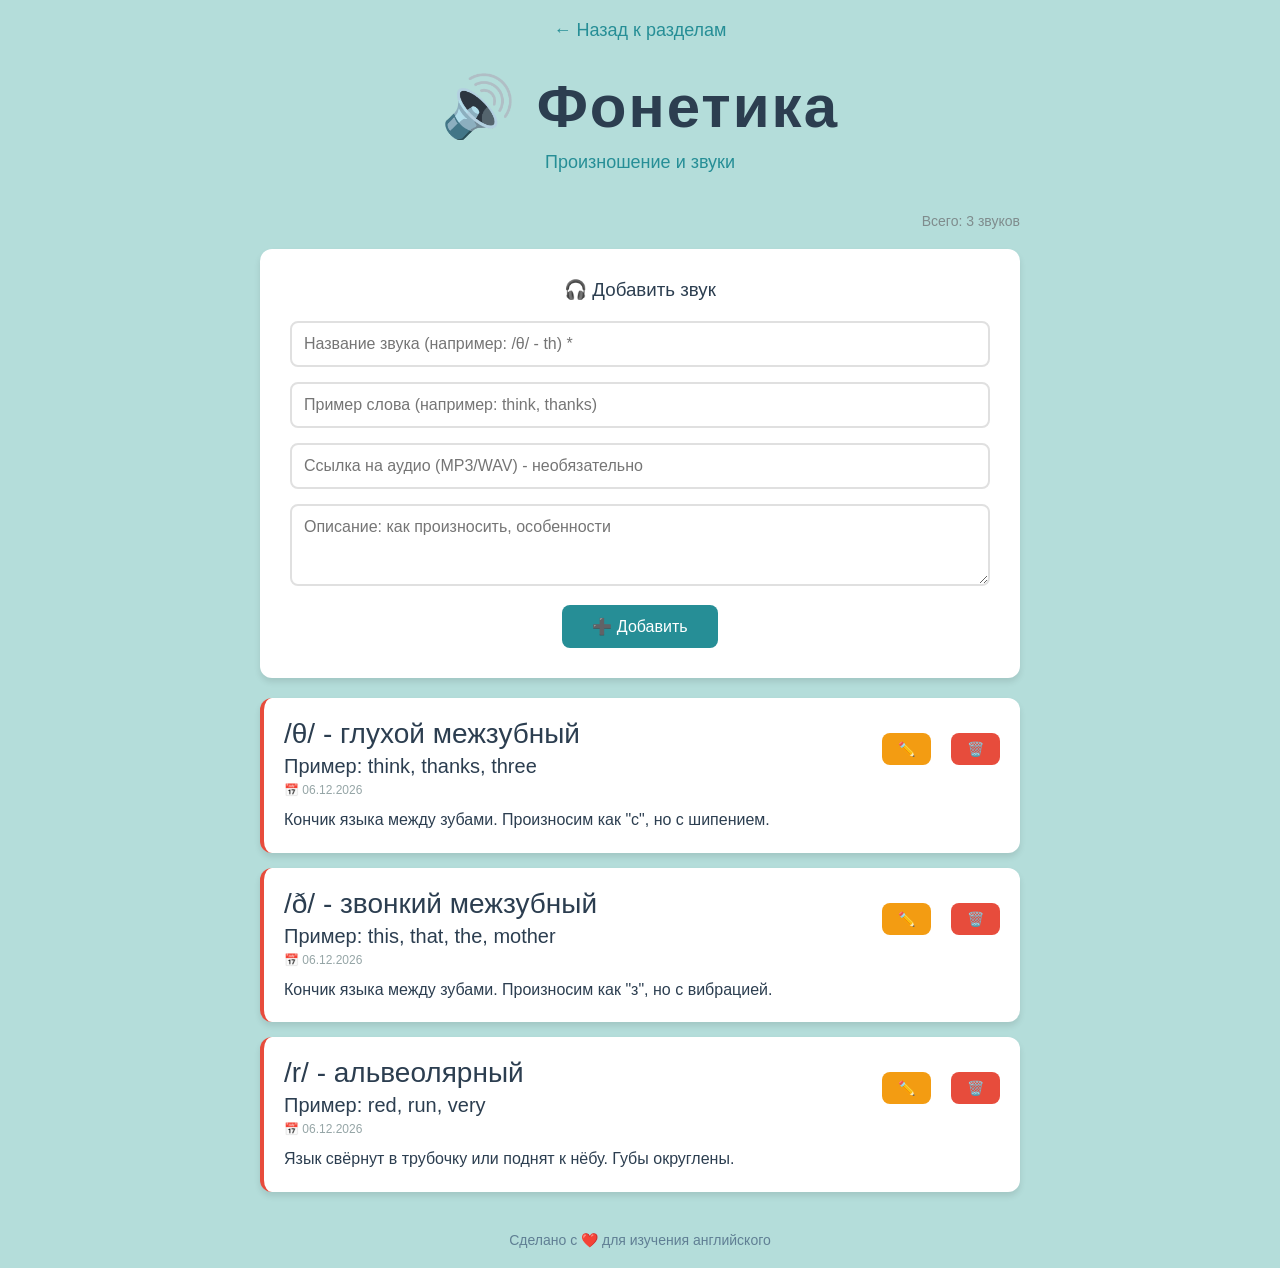
==== fonetika.html @ 38a8f85d "Add files via upload" ====
<!DOCTYPE html>
<html lang="ru">
<head>
    <meta charset="UTF-8">
    <meta name="viewport" content="width=device-width, initial-scale=1.0">
    <title>Фонетика - My Learning English</title>
    <link rel="stylesheet" href="styles/main.css">
    <style>
        .back-link {
            display: inline-block;
            margin-bottom: 30px;
            color: #268e96;
            text-decoration: none;
            font-size: 18px;
            transition: all 0.3s;
        }
        
        .back-link:hover {
            transform: translateX(-5px);
            color: #1a6b72;
        }
        
        .add-form {
            background: white;
            border-radius: 12px;
            padding: 30px;
            margin: 20px 0;
            box-shadow: 0 4px 6px rgba(0,0,0,0.1);
        }
        
        .add-form input, .add-form textarea {
            width: 100%;
            padding: 12px;
            margin-bottom: 15px;
            border: 2px solid #e0e0e0;
            border-radius: 8px;
            font-size: 16px;
            font-family: inherit;
        }
        
        .add-form input:focus, .add-form textarea:focus {
            outline: none;
            border-color: #268e96;
        }
        
        .btn {
            padding: 12px 30px;
            border: none;
            border-radius: 8px;
            font-size: 16px;
            cursor: pointer;
            transition: all 0.3s;
            font-family: inherit;
        }
        
        .btn-primary {
            background: #268e96;
            color: white;
        }
        
        .btn-primary:hover {
            background: #1a6b72;
            transform: scale(1.02);
        }
        
        .btn-danger {
            background: #e74c3c;
            color: white;
        }
        
        .btn-danger:hover {
            background: #c0392b;
        }
        
        .btn-edit {
            background: #f39c12;
            color: white;
            margin-right: 10px;
        }
        
        .btn-edit:hover {
            background: #d68910;
        }
        
        .btn-play {
            background: #27ae60;
            color: white;
            margin-right: 10px;
        }
        
        .btn-play:hover {
            background: #229954;
        }
        
        .phonetic-item {
            background: white;
            border-radius: 12px;
            padding: 20px;
            margin-bottom: 15px;
            box-shadow: 0 4px 6px rgba(0,0,0,0.1);
            text-align: left;
            transition: all 0.3s;
            border-left: 4px solid #e74c3c;
        }
        
        .phonetic-item:hover {
            transform: translateX(5px);
            box-shadow: 0 6px 12px rgba(0,0,0,0.15);
        }
        
        .phonetic-header {
            display: flex;
            justify-content: space-between;
            align-items: start;
            flex-wrap: wrap;
        }
        
        .phonetic-header h3 {
            font-size: 28px;
            color: #2c3e50;
            font-weight: normal;
            margin-bottom: 5px;
        }
        
        .phonetic-header .sound {
            font-size: 22px;
            color: #268e96;
        }
        
        .phonetic-content {
            color: #2c3e50;
            line-height: 1.6;
            margin-top: 10px;
        }
        
        .phonetic-actions {
            display: flex;
            gap: 10px;
            margin-top: 15px;
            flex-wrap: wrap;
        }
        
        .phonetic-actions .btn {
            padding: 8px 16px;
            font-size: 14px;
        }
        
        .empty-message {
            text-align: center;
            color: #7f8c8d;
            font-size: 18px;
            padding: 40px;
        }
        
        .audio-player {
            margin-top: 10px;
            width: 100%;
            max-width: 300px;
        }
        
        .audio-player audio {
            width: 100%;
        }
        
        .example-word {
            font-size: 20px;
            color: #2c3e50;
            margin: 5px 0;
        }
        
        .example-word .highlight {
            color: #e74c3c;
            font-weight: bold;
        }
    </style>
</head>
<body>
    <div class="container">
        <a href="index.html" class="back-link">← Назад к разделам</a>
        
        <h1>🔊 Фонетика</h1>
        <p class="subtitle">Произношение и звуки</p>
        
        <div style="text-align: right; color: #7f8c8d; font-size: 14px; margin-bottom: 20px;">
            Всего: <span id="totalCount">0</span> звуков
        </div>
        
        <div class="add-form">
            <h3 style="margin-bottom: 20px; color: #2c3e50; font-weight: normal;">🎧 Добавить звук</h3>
            
            <input type="text" id="titleInput" placeholder="Название звука (например: /θ/ - th) *">
            <input type="text" id="exampleInput" placeholder="Пример слова (например: think, thanks)">
            <input type="url" id="audioInput" placeholder="Ссылка на аудио (MP3/WAV) - необязательно">
            <textarea id="descriptionInput" placeholder="Описание: как произносить, особенности" rows="3"></textarea>
            
            <button class="btn btn-primary" id="addBtn">➕ Добавить</button>
            <button class="btn" id="cancelEditBtn" style="display: none; background: #95a5a6; color: white; margin-left: 10px;">Отменить</button>
        </div>
        
        <div id="phoneticList">
            <!-- Сюда будут добавляться звуки -->
        </div>
        
        <p style="margin-top: 40px; color: #607f94; font-size: 14px;">
            Сделано с ❤️ для изучения английского
        </p>
    </div>
    
    <script>
        const STORAGE_KEY = 'english_phonetics';
        let editingId = null;
        
        function getItems() {
            const data = localStorage.getItem(STORAGE_KEY);
            return data ? JSON.parse(data) : [];
        }
        
        function saveItems(items) {
            localStorage.setItem(STORAGE_KEY, JSON.stringify(items));
        }
        
        function generateId() {
            return Date.now() + Math.floor(Math.random() * 1000);
        }
        
        function addItem(title, example, audio, description) {
            const items = getItems();
            
            const newItem = {
                id: generateId(),
                title: title.trim(),
                example: example.trim() || '',
                audio: audio.trim() || '',
                description: description.trim() || '',
                date: new Date().toLocaleDateString('ru-RU')
            };
            
            items.push(newItem);
            saveItems(items);
            renderItems();
            clearForm();
        }
        
        function editItem(id) {
            const items = getItems();
            const item = items.find(i => i.id === id);
            
            if (!item) return;
            
            document.getElementById('titleInput').value = item.title;
            document.getElementById('exampleInput').value = item.example || '';
            document.getElementById('audioInput').value = item.audio || '';
            document.getElementById('descriptionInput').value = item.description || '';
            
            document.getElementById('addBtn').textContent = '💾 Сохранить';
            document.getElementById('cancelEditBtn').style.display = 'inline-block';
            editingId = id;
        }
        
        function updateItem(id, title, example, audio, description) {
            const items = getItems();
            const index = items.findIndex(i => i.id === id);
            
            if (index === -1) return;
            
            items[index] = {
                ...items[index],
                title: title.trim(),
                example: example.trim() || '',
                audio: audio.trim() || '',
                description: description.trim() || ''
            };
            
            saveItems(items);
            renderItems();
            clearForm();
            cancelEdit();
        }
        
        function deleteItem(id) {
            if (!confirm('Точно удалить этот звук?')) return;
            
            const items = getItems();
            const filtered = items.filter(i => i.id !== id);
            saveItems(filtered);
            renderItems();
        }
        
        function cancelEdit() {
            editingId = null;
            document.getElementById('addBtn').textContent = '➕ Добавить';
            document.getElementById('cancelEditBtn').style.display = 'none';
            clearForm();
        }
        
        function clearForm() {
            document.getElementById('titleInput').value = '';
            document.getElementById('exampleInput').value = '';
            document.getElementById('audioInput').value = '';
            document.getElementById('descriptionInput').value = '';
        }
        
        function escapeHtml(text) {
            const div = document.createElement('div');
            div.textContent = text;
            return div.innerHTML;
        }
        
        function playAudio(audioUrl) {
            if (!audioUrl) {
                alert('Аудио не добавлено!');
                return;
            }
            
            // Создаём аудио элемент
            const audio = new Audio(audioUrl);
            audio.play().catch(error => {
                console.error('Ошибка воспроизведения:', error);
                alert('Не удалось воспроизвести аудио. Проверь ссылку.');
            });
        }
        
        function renderItems() {
            const items = getItems();
            const list = document.getElementById('phoneticList');
            const totalSpan = document.getElementById('totalCount');
            
            totalSpan.textContent = items.length;
            
            if (items.length === 0) {
                list.innerHTML = `
                    <div class="empty-message">
                        📭 Пока нет звуков. Добавь первый!
                    </div>
                `;
                return;
            }
            
            list.innerHTML = items.map(item => `
                <div class="phonetic-item">
                    <div class="phonetic-header">
                        <div>
                            <h3>${escapeHtml(item.title)}</h3>
                            ${item.example ? `<div class="example-word">Пример: ${escapeHtml(item.example)}</div>` : ''}
                            <div style="font-size: 12px; color: #95a5a6; margin-top: 5px;">
                                📅 ${item.date || 'Неизвестно'}
                            </div>
                        </div>
                        <div class="phonetic-actions">
                            ${item.audio ? `<button class="btn btn-play" onclick="playAudio('${escapeHtml(item.audio)}')">▶️ Слушать</button>` : ''}
                            <button class="btn btn-edit" onclick="editItem(${item.id})">✏️</button>
                            <button class="btn btn-danger" onclick="deleteItem(${item.id})">🗑️</button>
                        </div>
                    </div>
                    ${item.description ? `<div class="phonetic-content">${escapeHtml(item.description)}</div>` : ''}
                    ${item.audio ? `
                        <div class="audio-player">
                            <audio controls>
                                <source src="${escapeHtml(item.audio)}" type="audio/mpeg">
                                Твой браузер не поддерживает аудио
                            </audio>
                        </div>
                    ` : ''}
                </div>
            `).join('');
        }
        
        // Обработчики
        document.getElementById('addBtn').addEventListener('click', function() {
            const title = document.getElementById('titleInput').value;
            const example = document.getElementById('exampleInput').value;
            const audio = document.getElementById('audioInput').value;
            const description = document.getElementById('descriptionInput').value;
            
            if (!title.trim()) {
                alert('Пожалуйста, заполни название звука!');
                return;
            }
            
            if (editingId !== null) {
                updateItem(editingId, title, example, audio, description);
            } else {
                addItem(title, example, audio, description);
            }
        });
        
        document.getElementById('cancelEditBtn').addEventListener('click', cancelEdit);
        
        // Загрузка
        renderItems();
        
        // Тестовые данные
        const testItems = getItems();
        if (testItems.length === 0) {
            addItem(
                '/θ/ - глухой межзубный',
                'think, thanks, three',
                '',
                'Кончик языка между зубами. Произносим как "с", но с шипением.'
            );
            addItem(
                '/ð/ - звонкий межзубный',
                'this, that, the, mother',
                '',
                'Кончик языка между зубами. Произносим как "з", но с вибрацией.'
            );
            addItem(
                '/r/ - альвеолярный',
                'red, run, very',
                '',
                'Язык свёрнут в трубочку или поднят к нёбу. Губы округлены.'
            );
        }
    </script>
</body>
</html>
---- styles/main.css ----
/* Сброс отступов для всех элементов */
* {
    margin: 0;
    padding: 0;
    box-sizing: border-box;
}

body {
    font-family: Comic Sans MS, sans-serif;
    background-color: #b4ddda;
    min-height: 100vh;
    display: flex;
    justify-content: center;
    align-items: center;
}

/* Главный контейнер */
.container {
    max-width: 800px;
    width: 100%;
    padding: 20px;
    text-align: center;
}

/* Заголовок */
h1 {
    font-size: 60px;
    color: #2c3e50;
    margin-bottom: 10px;
    letter-spacing: 2px;
}

.subtitle {
    color: #268e96;
    font-size: 18px;
    margin-bottom: 40px;
}

/* Сетка для карточек */
.grid {
    display: grid;
    grid-template-columns: repeat(auto-fit, minmax(200px, 1fr));
    gap: 20px;
    margin-top: 20px;
}

/* ===== НОВЫЕ СТИЛИ ДЛЯ ССЫЛОК ===== */
.card-link {
    text-decoration: none;          /* Убираем подчёркивание */
    color: inherit;                /* Наследуем цвет от родителя */
    display: block;                /* Ссылка занимает всю ширину */
    transition: transform 0.3s cubic-bezier(0.34, 1.56, 0.64, 1);
}

.card-link:hover {
    transform: translateY(-8px) scale(1.02);  /* Поднимаем и чуть увеличиваем */
}

.card-link:active {
    transform: scale(0.95);        /* Эффект нажатия */
}

/* ===== СТИЛИ ДЛЯ КАРТОЧЕК ===== */
.card {
    background: white;
    padding: 30px 20px;
    border-radius: 12px;
    box-shadow: 0 4px 6px rgba(0, 0, 0, 0.1);
    transition: box-shadow 0.2s ease;
    /* ===== НОВОЕ: все карточки одной высоты ===== */
    min-height: 180px;
    display: flex;
    flex-direction: column;
    justify-content: center;
    align-items: center;
    /* ===== КОНЕЦ НОВОГО ===== */
}

.card-link:hover .card {
    box-shadow: 0 8px 16px rgba(0, 0, 0, 0.2);  /* Увеличиваем тень при наведении */
}

.card h3 {
    color: #2c3e50;
    font-size: 28px;
    margin-bottom: 12px;
    font-weight: normal;
}

.card p {
    color: #7f8c8d;
    font-size: 18px;
}

/* Адаптивность */
@media (max-width: 480px) {
    h1 {
        font-size: 32px;
    }
    
    .card {
        padding: 20px 15px;
        min-height: 140px;  /* На телефонах делаем меньше */
    }
    
    .card h3 {
        font-size: 22px;
    }
    
    .card p {
        font-size: 14px;
    }
}
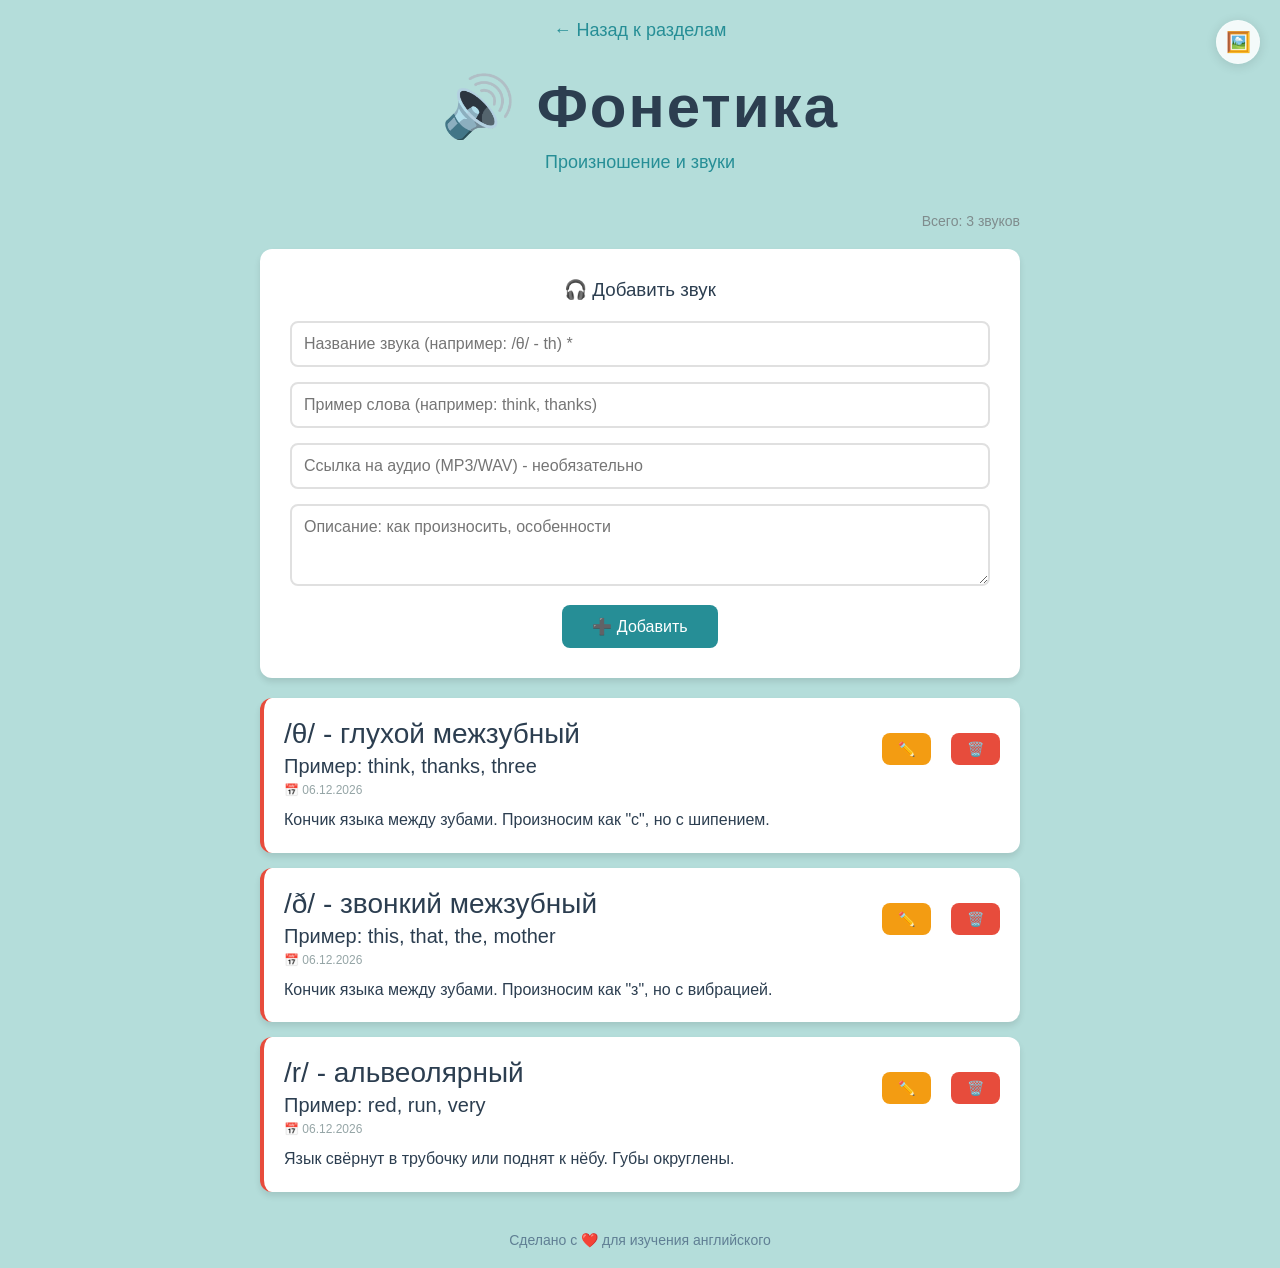
==== commit c421f826: "Fix" ====
--- a/fonetika.html
+++ b/fonetika.html
@@ -412,5 +412,7 @@
             );
         }
     </script>
+        <!-- Управление обоями -->
+<script src="js/wallpaper.js"></script>
 </body>
-</html>+</html>
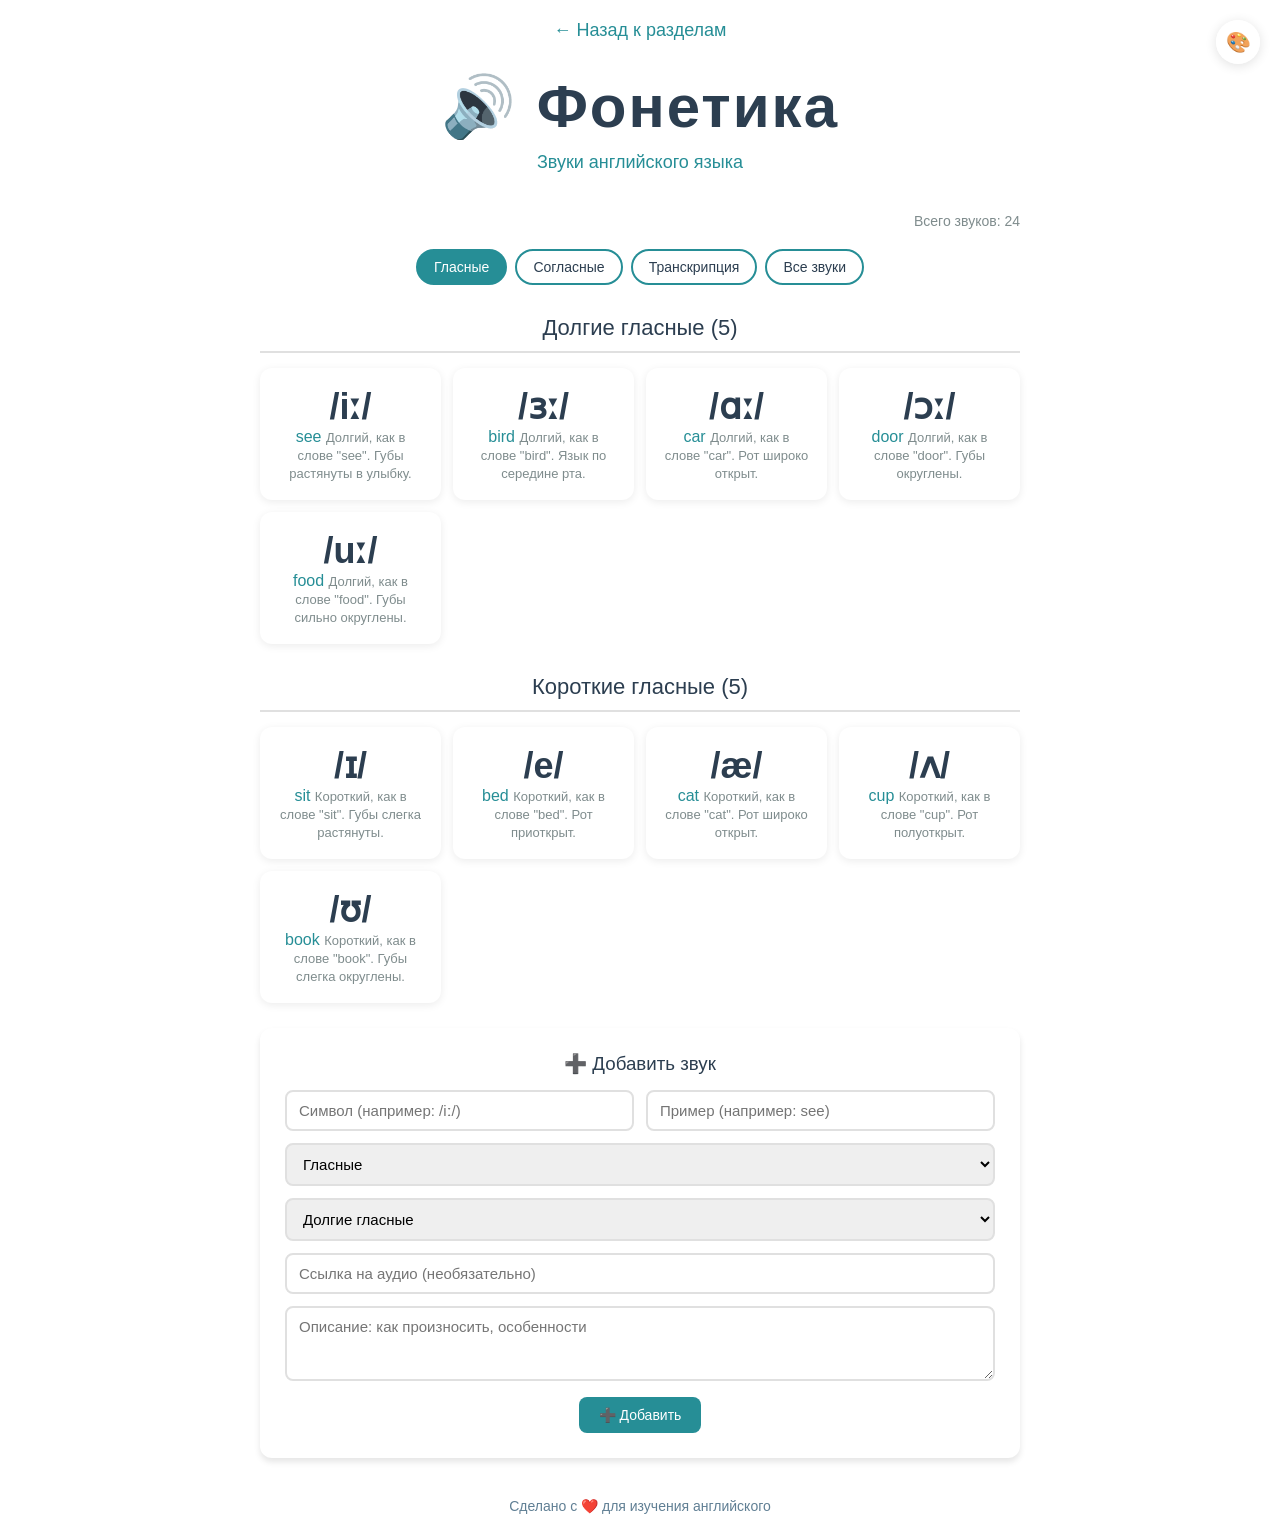
==== commit e5af6736: "Update print statement from 'Hello' to 'Goodbye'" ====
--- a/fonetika.html
+++ b/fonetika.html
@@ -20,158 +20,304 @@
             color: #1a6b72;
         }
         
+        /* ===== КАТЕГОРИИ (вкладки) ===== */
+        .category-tabs {
+            display: flex;
+            gap: 8px;
+            flex-wrap: wrap;
+            justify-content: center;
+            margin: 20px 0 30px 0;
+        }
+        
+        .category-tab {
+            padding: 8px 16px;
+            background: white;
+            border: 2px solid #268e96;
+            border-radius: 25px;
+            cursor: pointer;
+            transition: all 0.3s;
+            font-size: 14px;
+            color: #2c3e50;
+            font-family: inherit;
+            white-space: nowrap;
+        }
+        
+        .category-tab.active {
+            background: #268e96;
+            color: white;
+        }
+        
+        .category-tab:hover {
+            transform: scale(1.05);
+        }
+        
+        /* ===== ГРУППЫ (подкатегории) ===== */
+        .group-section {
+            display: none;
+            animation: fadeIn 0.3s ease;
+        }
+        
+        .group-section.active {
+            display: block;
+        }
+        
+        .group-title {
+            font-size: 22px;
+            color: #2c3e50;
+            font-weight: normal;
+            margin: 30px 0 15px 0;
+            padding-bottom: 10px;
+            border-bottom: 2px solid #e0e0e0;
+        }
+        
+        /* ===== ТАБЛИЦА ЗВУКОВ ===== */
+        .sound-table {
+            display: grid;
+            grid-template-columns: repeat(auto-fill, minmax(180px, 1fr));
+            gap: 12px;
+            margin-bottom: 25px;
+        }
+        
+        .sound-card {
+            background: white;
+            border-radius: 12px;
+            padding: 16px;
+            box-shadow: 0 2px 8px rgba(0,0,0,0.08);
+            text-align: center;
+            transition: all 0.3s;
+            cursor: pointer;
+            border: 2px solid transparent;
+            position: relative;
+        }
+        
+        .sound-card:hover {
+            transform: translateY(-3px);
+            box-shadow: 0 4px 16px rgba(0,0,0,0.12);
+            border-color: #268e96;
+        }
+        
+        .sound-card .symbol {
+            font-size: 36px;
+            color: #2c3e50;
+            font-weight: bold;
+            display: block;
+        }
+        
+        .sound-card .example {
+            font-size: 16px;
+            color: #268e96;
+            margin: 5px 0;
+        }
+        
+        .sound-card .description {
+            font-size: 13px;
+            color: #7f8c8d;
+        }
+        
+        .sound-card .play-btn {
+            background: none;
+            border: none;
+            font-size: 20px;
+            cursor: pointer;
+            margin-top: 8px;
+            transition: 0.3s;
+            color: #7f8c8d;
+        }
+        
+        .sound-card .play-btn:hover {
+            color: #268e96;
+            transform: scale(1.2);
+        }
+        
+        /* ===== ДЕТАЛЬНЫЙ ПРОСМОТР (всплывающее окно) ===== */
+        .sound-detail-overlay {
+            position: fixed;
+            top: 0;
+            left: 0;
+            width: 100%;
+            height: 100%;
+            background: rgba(0,0,0,0.5);
+            backdrop-filter: blur(5px);
+            z-index: 2000;
+            display: none;
+            justify-content: center;
+            align-items: center;
+            animation: fadeIn 0.3s ease;
+        }
+        
+        .sound-detail-overlay.open {
+            display: flex;
+        }
+        
+        .sound-detail-card {
+            background: white;
+            border-radius: 20px;
+            padding: 40px;
+            max-width: 500px;
+            width: 90%;
+            text-align: center;
+            box-shadow: 0 20px 60px rgba(0,0,0,0.3);
+            animation: scaleIn 0.3s ease;
+            position: relative;
+        }
+        
+        .sound-detail-card .close-btn {
+            position: absolute;
+            top: 15px;
+            right: 20px;
+            background: none;
+            border: none;
+            font-size: 28px;
+            cursor: pointer;
+            color: #95a5a6;
+            transition: 0.3s;
+        }
+        
+        .sound-detail-card .close-btn:hover {
+            color: #e74c3c;
+            transform: rotate(90deg);
+        }
+        
+        .sound-detail-card .big-symbol {
+            font-size: 72px;
+            color: #2c3e50;
+            font-weight: bold;
+            display: block;
+            margin: 10px 0;
+        }
+        
+        .sound-detail-card .big-example {
+            font-size: 24px;
+            color: #268e96;
+            margin: 10px 0;
+        }
+        
+        .sound-detail-card .big-description {
+            font-size: 18px;
+            color: #7f8c8d;
+            line-height: 1.6;
+            margin: 15px 0;
+        }
+        
+        .sound-detail-card .big-audio {
+            margin-top: 20px;
+        }
+        
+        .sound-detail-card .big-audio audio {
+            width: 100%;
+        }
+        
+        /* ===== КНОПКИ ===== */
+        .btn {
+            padding: 10px 20px;
+            border: none;
+            border-radius: 8px;
+            font-size: 14px;
+            cursor: pointer;
+            transition: all 0.3s;
+            font-family: inherit;
+        }
+        
+        .btn-primary {
+            background: #268e96;
+            color: white;
+        }
+        
+        .btn-primary:hover {
+            background: #1a6b72;
+            transform: scale(1.02);
+        }
+        
+        .btn-danger {
+            background: #e74c3c;
+            color: white;
+        }
+        
+        .btn-danger:hover {
+            background: #c0392b;
+        }
+        
+        .btn-edit {
+            background: #f39c12;
+            color: white;
+        }
+        
+        .btn-edit:hover {
+            background: #d68910;
+        }
+        
+        /* ===== ФОРМА ДОБАВЛЕНИЯ ===== */
         .add-form {
             background: white;
             border-radius: 12px;
-            padding: 30px;
+            padding: 25px;
             margin: 20px 0;
             box-shadow: 0 4px 6px rgba(0,0,0,0.1);
         }
         
-        .add-form input, .add-form textarea {
+        .add-form input, .add-form textarea, .add-form select {
             width: 100%;
-            padding: 12px;
-            margin-bottom: 15px;
+            padding: 10px 12px;
+            margin-bottom: 12px;
             border: 2px solid #e0e0e0;
             border-radius: 8px;
-            font-size: 16px;
+            font-size: 15px;
             font-family: inherit;
         }
         
-        .add-form input:focus, .add-form textarea:focus {
+        .add-form input:focus, .add-form textarea:focus, .add-form select:focus {
             outline: none;
             border-color: #268e96;
         }
         
-        .btn {
-            padding: 12px 30px;
-            border: none;
-            border-radius: 8px;
-            font-size: 16px;
-            cursor: pointer;
-            transition: all 0.3s;
-            font-family: inherit;
-        }
-        
-        .btn-primary {
-            background: #268e96;
-            color: white;
-        }
-        
-        .btn-primary:hover {
-            background: #1a6b72;
-            transform: scale(1.02);
-        }
-        
-        .btn-danger {
-            background: #e74c3c;
-            color: white;
-        }
-        
-        .btn-danger:hover {
-            background: #c0392b;
-        }
-        
-        .btn-edit {
-            background: #f39c12;
-            color: white;
-            margin-right: 10px;
-        }
-        
-        .btn-edit:hover {
-            background: #d68910;
-        }
-        
-        .btn-play {
-            background: #27ae60;
-            color: white;
-            margin-right: 10px;
-        }
-        
-        .btn-play:hover {
-            background: #229954;
-        }
-        
-        .phonetic-item {
-            background: white;
-            border-radius: 12px;
-            padding: 20px;
-            margin-bottom: 15px;
-            box-shadow: 0 4px 6px rgba(0,0,0,0.1);
-            text-align: left;
-            transition: all 0.3s;
-            border-left: 4px solid #e74c3c;
-        }
-        
-        .phonetic-item:hover {
-            transform: translateX(5px);
-            box-shadow: 0 6px 12px rgba(0,0,0,0.15);
-        }
-        
-        .phonetic-header {
-            display: flex;
-            justify-content: space-between;
-            align-items: start;
-            flex-wrap: wrap;
-        }
-        
-        .phonetic-header h3 {
-            font-size: 28px;
-            color: #2c3e50;
-            font-weight: normal;
-            margin-bottom: 5px;
-        }
-        
-        .phonetic-header .sound {
-            font-size: 22px;
-            color: #268e96;
-        }
-        
-        .phonetic-content {
-            color: #2c3e50;
-            line-height: 1.6;
-            margin-top: 10px;
-        }
-        
-        .phonetic-actions {
-            display: flex;
-            gap: 10px;
-            margin-top: 15px;
-            flex-wrap: wrap;
-        }
-        
-        .phonetic-actions .btn {
-            padding: 8px 16px;
-            font-size: 14px;
-        }
-        
+        .add-form .form-row {
+            display: grid;
+            grid-template-columns: 1fr 1fr;
+            gap: 12px;
+        }
+        
+        /* ===== АНИМАЦИИ ===== */
+        @keyframes fadeIn {
+            from { opacity: 0; transform: translateY(10px); }
+            to { opacity: 1; transform: translateY(0); }
+        }
+        
+        @keyframes scaleIn {
+            from { opacity: 0; transform: scale(0.9); }
+            to { opacity: 1; transform: scale(1); }
+        }
+        
+        /* ===== АДАПТИВ ===== */
+        @media (max-width: 600px) {
+            .sound-table {
+                grid-template-columns: repeat(auto-fill, minmax(140px, 1fr));
+            }
+            
+            .sound-detail-card {
+                padding: 30px 20px;
+            }
+            
+            .sound-detail-card .big-symbol {
+                font-size: 48px;
+            }
+            
+            .add-form .form-row {
+                grid-template-columns: 1fr;
+            }
+            
+            .category-tab {
+                font-size: 13px;
+                padding: 6px 14px;
+            }
+        }
+        
+        /* ===== ПУСТОЕ СООБЩЕНИЕ ===== */
         .empty-message {
             text-align: center;
             color: #7f8c8d;
             font-size: 18px;
             padding: 40px;
         }
-        
-        .audio-player {
-            margin-top: 10px;
-            width: 100%;
-            max-width: 300px;
-        }
-        
-        .audio-player audio {
-            width: 100%;
-        }
-        
-        .example-word {
-            font-size: 20px;
-            color: #2c3e50;
-            margin: 5px 0;
-        }
-        
-        .example-word .highlight {
-            color: #e74c3c;
-            font-weight: bold;
-        }
     </style>
 </head>
 <body>
@@ -179,26 +325,53 @@
         <a href="index.html" class="back-link">← Назад к разделам</a>
         
         <h1>🔊 Фонетика</h1>
-        <p class="subtitle">Произношение и звуки</p>
-        
-        <div style="text-align: right; color: #7f8c8d; font-size: 14px; margin-bottom: 20px;">
-            Всего: <span id="totalCount">0</span> звуков
+        <p class="subtitle">Звуки английского языка</p>
+        
+        <div style="text-align: right; color: #7f8c8d; font-size: 14px; margin-bottom: 10px;">
+            Всего звуков: <span id="totalCount">0</span>
         </div>
         
+        <!-- ===== ВКЛАДКИ КАТЕГОРИЙ ===== -->
+        <div class="category-tabs" id="categoryTabs">
+            <button class="category-tab active" data-category="vowels">Гласные</button>
+            <button class="category-tab" data-category="consonants">Согласные</button>
+            <button class="category-tab" data-category="transcription">Транскрипция</button>
+            <button class="category-tab" data-category="all">Все звуки</button>
+        </div>
+        
+        <!-- ===== КОНТЕЙНЕР ДЛЯ ГРУПП ===== -->
+        <div id="groupsContainer">
+            <!-- Сюда будут вставляться группы через JavaScript -->
+        </div>
+        
+        <!-- ===== ФОРМА ДОБАВЛЕНИЯ ===== -->
         <div class="add-form">
-            <h3 style="margin-bottom: 20px; color: #2c3e50; font-weight: normal;">🎧 Добавить звук</h3>
-            
-            <input type="text" id="titleInput" placeholder="Название звука (например: /θ/ - th) *">
-            <input type="text" id="exampleInput" placeholder="Пример слова (например: think, thanks)">
-            <input type="url" id="audioInput" placeholder="Ссылка на аудио (MP3/WAV) - необязательно">
+            <h3 style="margin-bottom: 15px; color: #2c3e50; font-weight: normal;">➕ Добавить звук</h3>
+            
+            <div class="form-row">
+                <input type="text" id="symbolInput" placeholder="Символ (например: /iː/)" required>
+                <input type="text" id="exampleInput" placeholder="Пример (например: see)">
+            </div>
+            
+            <select id="categorySelect">
+                <option value="vowels">Гласные</option>
+                <option value="consonants">Согласные</option>
+                <option value="transcription">Транскрипция</option>
+            </select>
+            
+            <select id="groupSelect">
+                <option value="long_vowels">Долгие гласные</option>
+                <option value="short_vowels">Короткие гласные</option>
+                <option value="voiced_consonants">Звонкие согласные</option>
+                <option value="voiceless_consonants">Глухие согласные</option>
+                <option value="transcription_rules">Правила чтения</option>
+            </select>
+            
+            <input type="url" id="audioInput" placeholder="Ссылка на аудио (необязательно)">
             <textarea id="descriptionInput" placeholder="Описание: как произносить, особенности" rows="3"></textarea>
             
             <button class="btn btn-primary" id="addBtn">➕ Добавить</button>
             <button class="btn" id="cancelEditBtn" style="display: none; background: #95a5a6; color: white; margin-left: 10px;">Отменить</button>
-        </div>
-        
-        <div id="phoneticList">
-            <!-- Сюда будут добавляться звуки -->
         </div>
         
         <p style="margin-top: 40px; color: #607f94; font-size: 14px;">
@@ -206,84 +379,164 @@
         </p>
     </div>
     
+    <!-- ===== ДЕТАЛЬНОЕ ОКНО ===== -->
+    <div class="sound-detail-overlay" id="soundDetailOverlay">
+        <div class="sound-detail-card">
+            <button class="close-btn" onclick="closeSoundDetail()">×</button>
+            <span class="big-symbol" id="detailSymbol">/iː/</span>
+            <div class="big-example" id="detailExample">see</div>
+            <div class="big-description" id="detailDescription">Долгий гласный звук</div>
+            <div class="big-audio" id="detailAudio"></div>
+            <div style="margin-top: 20px;">
+                <button class="btn btn-edit" id="detailEditBtn">✏️ Редактировать</button>
+                <button class="btn btn-danger" id="detailDeleteBtn">🗑️ Удалить</button>
+            </div>
+        </div>
+    </div>
+    
+    <!-- ===== ПОДКЛЮЧАЕМ ОБОИ ===== -->
+    <script src="js/wallpaper.js"></script>
+    
     <script>
+        // ============================================
+        // ДАННЫЕ ПО УМОЛЧАНИЮ (встроенные звуки)
+        // ============================================
+        const DEFAULT_SOUNDS = [
+            // ===== ГЛАСНЫЕ =====
+            // Долгие
+            { id: 1, symbol: '/iː/', example: 'see', category: 'vowels', group: 'long_vowels', description: 'Долгий, как в слове "see". Губы растянуты в улыбку.' },
+            { id: 2, symbol: '/ɜː/', example: 'bird', category: 'vowels', group: 'long_vowels', description: 'Долгий, как в слове "bird". Язык по середине рта.' },
+            { id: 3, symbol: '/ɑː/', example: 'car', category: 'vowels', group: 'long_vowels', description: 'Долгий, как в слове "car". Рот широко открыт.' },
+            { id: 4, symbol: '/ɔː/', example: 'door', category: 'vowels', group: 'long_vowels', description: 'Долгий, как в слове "door". Губы округлены.' },
+            { id: 5, symbol: '/uː/', example: 'food', category: 'vowels', group: 'long_vowels', description: 'Долгий, как в слове "food". Губы сильно округлены.' },
+            // Короткие
+            { id: 6, symbol: '/ɪ/', example: 'sit', category: 'vowels', group: 'short_vowels', description: 'Короткий, как в слове "sit". Губы слегка растянуты.' },
+            { id: 7, symbol: '/e/', example: 'bed', category: 'vowels', group: 'short_vowels', description: 'Короткий, как в слове "bed". Рот приоткрыт.' },
+            { id: 8, symbol: '/æ/', example: 'cat', category: 'vowels', group: 'short_vowels', description: 'Короткий, как в слове "cat". Рот широко открыт.' },
+            { id: 9, symbol: '/ʌ/', example: 'cup', category: 'vowels', group: 'short_vowels', description: 'Короткий, как в слове "cup". Рот полуоткрыт.' },
+            { id: 10, symbol: '/ʊ/', example: 'book', category: 'vowels', group: 'short_vowels', description: 'Короткий, как в слове "book". Губы слегка округлены.' },
+            
+            // ===== СОГЛАСНЫЕ =====
+            // Звонкие
+            { id: 11, symbol: '/b/', example: 'bed', category: 'consonants', group: 'voiced_consonants', description: 'Звонкий, как в слове "bed". Губы смыкаются.' },
+            { id: 12, symbol: '/d/', example: 'dog', category: 'consonants', group: 'voiced_consonants', description: 'Звонкий, как в слове "dog". Язык у нёба.' },
+            { id: 13, symbol: '/g/', example: 'go', category: 'consonants', group: 'voiced_consonants', description: 'Звонкий, как в слове "go". Задняя часть языка к нёбу.' },
+            { id: 14, symbol: '/v/', example: 'very', category: 'consonants', group: 'voiced_consonants', description: 'Звонкий, как в слове "very". Верхние зубы к нижней губе.' },
+            { id: 15, symbol: '/z/', example: 'zero', category: 'consonants', group: 'voiced_consonants', description: 'Звонкий, как в слове "zero". Язык у зубов.' },
+            { id: 16, symbol: '/ð/', example: 'this', category: 'consonants', group: 'voiced_consonants', description: 'Звонкий, как в слове "this". Язык между зубами.' },
+            // Глухие
+            { id: 17, symbol: '/p/', example: 'pen', category: 'consonants', group: 'voiceless_consonants', description: 'Глухой, как в слове "pen". Губы смыкаются.' },
+            { id: 18, symbol: '/t/', example: 'ten', category: 'consonants', group: 'voiceless_consonants', description: 'Глухой, как в слове "ten". Язык у нёба.' },
+            { id: 19, symbol: '/k/', example: 'cat', category: 'consonants', group: 'voiceless_consonants', description: 'Глухой, как в слове "cat". Задняя часть языка к нёбу.' },
+            { id: 20, symbol: '/f/', example: 'five', category: 'consonants', group: 'voiceless_consonants', description: 'Глухой, как в слове "five". Верхние зубы к нижней губе.' },
+            { id: 21, symbol: '/s/', example: 'see', category: 'consonants', group: 'voiceless_consonants', description: 'Глухой, как в слове "see". Язык у зубов.' },
+            { id: 22, symbol: '/θ/', example: 'think', category: 'consonants', group: 'voiceless_consonants', description: 'Глухой, как в слове "think". Язык между зубами.' },
+            { id: 23, symbol: '/ʃ/', example: 'she', category: 'consonants', group: 'voiceless_consonants', description: 'Глухой, как в слове "she". Язык у нёба.' },
+            
+            // ===== ТРАНСКРИПЦИЯ =====
+            { id: 24, symbol: 'Транскрипция', example: 'word', category: 'transcription', group: 'transcription_rules', description: 'Как читать транскрипцию: /wɜːd/ → "word". Каждый символ = звук.' },
+        ];
+        
+        // ============================================
+        // ОСНОВНАЯ ЛОГИКА
+        // ============================================
         const STORAGE_KEY = 'english_phonetics';
         let editingId = null;
-        
-        function getItems() {
+        let currentCategory = 'vowels';
+        let currentDetailId = null;
+        
+        // Названия групп
+        const GROUP_NAMES = {
+            'long_vowels': 'Долгие гласные',
+            'short_vowels': 'Короткие гласные',
+            'voiced_consonants': 'Звонкие согласные',
+            'voiceless_consonants': 'Глухие согласные',
+            'transcription_rules': 'Правила чтения'
+        };
+        
+        // ===== РАБОТА С ДАННЫМИ =====
+        function getSounds() {
             const data = localStorage.getItem(STORAGE_KEY);
-            return data ? JSON.parse(data) : [];
-        }
-        
-        function saveItems(items) {
-            localStorage.setItem(STORAGE_KEY, JSON.stringify(items));
+            if (data) {
+                const parsed = JSON.parse(data);
+                if (parsed && parsed.length > 0) return parsed;
+            }
+            // Если данных нет - сохраняем дефолтные
+            saveSounds(DEFAULT_SOUNDS);
+            return DEFAULT_SOUNDS;
+        }
+        
+        function saveSounds(sounds) {
+            localStorage.setItem(STORAGE_KEY, JSON.stringify(sounds));
         }
         
         function generateId() {
             return Date.now() + Math.floor(Math.random() * 1000);
         }
         
-        function addItem(title, example, audio, description) {
-            const items = getItems();
-            
-            const newItem = {
+        // ===== ДОБАВЛЕНИЕ/РЕДАКТИРОВАНИЕ/УДАЛЕНИЕ =====
+        function addSound(symbol, example, category, group, audio, description) {
+            const sounds = getSounds();
+            const newSound = {
                 id: generateId(),
-                title: title.trim(),
+                symbol: symbol.trim(),
                 example: example.trim() || '',
+                category: category,
+                group: group,
                 audio: audio.trim() || '',
-                description: description.trim() || '',
-                date: new Date().toLocaleDateString('ru-RU')
+                description: description.trim() || ''
             };
-            
-            items.push(newItem);
-            saveItems(items);
-            renderItems();
+            sounds.push(newSound);
+            saveSounds(sounds);
+            renderAll();
             clearForm();
         }
         
-        function editItem(id) {
-            const items = getItems();
-            const item = items.find(i => i.id === id);
-            
-            if (!item) return;
-            
-            document.getElementById('titleInput').value = item.title;
-            document.getElementById('exampleInput').value = item.example || '';
-            document.getElementById('audioInput').value = item.audio || '';
-            document.getElementById('descriptionInput').value = item.description || '';
+        function editSound(id) {
+            const sounds = getSounds();
+            const sound = sounds.find(s => s.id === id);
+            if (!sound) return;
+            
+            document.getElementById('symbolInput').value = sound.symbol;
+            document.getElementById('exampleInput').value = sound.example || '';
+            document.getElementById('categorySelect').value = sound.category;
+            document.getElementById('groupSelect').value = sound.group;
+            document.getElementById('audioInput').value = sound.audio || '';
+            document.getElementById('descriptionInput').value = sound.description || '';
             
             document.getElementById('addBtn').textContent = '💾 Сохранить';
             document.getElementById('cancelEditBtn').style.display = 'inline-block';
             editingId = id;
         }
         
-        function updateItem(id, title, example, audio, description) {
-            const items = getItems();
-            const index = items.findIndex(i => i.id === id);
-            
+        function updateSound(id, symbol, example, category, group, audio, description) {
+            const sounds = getSounds();
+            const index = sounds.findIndex(s => s.id === id);
             if (index === -1) return;
             
-            items[index] = {
-                ...items[index],
-                title: title.trim(),
+            sounds[index] = {
+                ...sounds[index],
+                symbol: symbol.trim(),
                 example: example.trim() || '',
+                category: category,
+                group: group,
                 audio: audio.trim() || '',
                 description: description.trim() || ''
             };
             
-            saveItems(items);
-            renderItems();
+            saveSounds(sounds);
+            renderAll();
             clearForm();
             cancelEdit();
         }
         
-        function deleteItem(id) {
+        function deleteSound(id) {
             if (!confirm('Точно удалить этот звук?')) return;
-            
-            const items = getItems();
-            const filtered = items.filter(i => i.id !== id);
-            saveItems(filtered);
-            renderItems();
+            const sounds = getSounds();
+            const filtered = sounds.filter(s => s.id !== id);
+            saveSounds(filtered);
+            renderAll();
+            closeSoundDetail();
         }
         
         function cancelEdit() {
@@ -294,125 +547,190 @@
         }
         
         function clearForm() {
-            document.getElementById('titleInput').value = '';
+            document.getElementById('symbolInput').value = '';
             document.getElementById('exampleInput').value = '';
             document.getElementById('audioInput').value = '';
             document.getElementById('descriptionInput').value = '';
         }
         
+        // ===== ОТОБРАЖЕНИЕ =====
+        function getGroupedSounds(sounds, category) {
+            const filtered = category === 'all' ? sounds : sounds.filter(s => s.category === category);
+            const groups = {};
+            
+            filtered.forEach(sound => {
+                if (!groups[sound.group]) groups[sound.group] = [];
+                groups[sound.group].push(sound);
+            });
+            
+            return groups;
+        }
+        
+        function renderAll() {
+            const sounds = getSounds();
+            const container = document.getElementById('groupsContainer');
+            const totalSpan = document.getElementById('totalCount');
+            
+            totalSpan.textContent = sounds.length;
+            
+            const groups = getGroupedSounds(sounds, currentCategory);
+            const groupKeys = Object.keys(groups);
+            
+            if (groupKeys.length === 0) {
+                container.innerHTML = `
+                    <div class="empty-message">
+                        📭 Нет звуков в этой категории. Добавь первый!
+                    </div>
+                `;
+                return;
+            }
+            
+            let html = '';
+            groupKeys.forEach(groupKey => {
+                const groupSounds = groups[groupKey];
+                const groupName = GROUP_NAMES[groupKey] || groupKey;
+                
+                html += `
+                    <div class="group-section active">
+                        <h3 class="group-title">${groupName} (${groupSounds.length})</h3>
+                        <div class="sound-table">
+                `;
+                
+                groupSounds.forEach(sound => {
+                    html += `
+                        <div class="sound-card" onclick="openSoundDetail(${sound.id})">
+                            <span class="symbol">${escapeHtml(sound.symbol)}</span>
+                            ${sound.example ? `<span class="example">${escapeHtml(sound.example)}</span>` : ''}
+                            ${sound.description ? `<span class="description">${escapeHtml(sound.description)}</span>` : ''}
+                            ${sound.audio ? `<button class="play-btn" onclick="event.stopPropagation(); playAudio('${escapeHtml(sound.audio)}')">▶️</button>` : ''}
+                        </div>
+                    `;
+                });
+                
+                html += `
+                        </div>
+                    </div>
+                `;
+            });
+            
+            container.innerHTML = html;
+        }
+        
+        // ===== ДЕТАЛЬНЫЙ ПРОСМОТР =====
+        function openSoundDetail(id) {
+            const sounds = getSounds();
+            const sound = sounds.find(s => s.id === id);
+            if (!sound) return;
+            
+            currentDetailId = id;
+            
+            document.getElementById('detailSymbol').textContent = sound.symbol;
+            document.getElementById('detailExample').textContent = sound.example || 'Нет примера';
+            document.getElementById('detailDescription').textContent = sound.description || 'Нет описания';
+            
+            if (sound.audio) {
+                document.getElementById('detailAudio').innerHTML = `
+                    <audio controls>
+                        <source src="${escapeHtml(sound.audio)}" type="audio/mpeg">
+                        Ваш браузер не поддерживает аудио
+                    </audio>
+                `;
+            } else {
+                document.getElementById('detailAudio').innerHTML = '<span style="color:#95a5a6;">Аудио не добавлено</span>';
+            }
+            
+            document.getElementById('detailEditBtn').onclick = function() {
+                closeSoundDetail();
+                setTimeout(() => editSound(id), 300);
+            };
+            
+            document.getElementById('detailDeleteBtn').onclick = function() {
+                deleteSound(id);
+            };
+            
+            document.getElementById('soundDetailOverlay').classList.add('open');
+            document.body.style.overflow = 'hidden';
+        }
+        
+        function closeSoundDetail() {
+            document.getElementById('soundDetailOverlay').classList.remove('open');
+            document.body.style.overflow = '';
+        }
+        
+        // ===== АУДИО =====
+        function playAudio(url) {
+            if (!url) return;
+            const audio = new Audio(url);
+            audio.play().catch(() => alert('Не удалось воспроизвести аудио. Проверь ссылку.'));
+        }
+        
+        // ===== ВСПОМОГАТЕЛЬНЫЕ =====
         function escapeHtml(text) {
             const div = document.createElement('div');
             div.textContent = text;
             return div.innerHTML;
         }
         
-        function playAudio(audioUrl) {
-            if (!audioUrl) {
-                alert('Аудио не добавлено!');
-                return;
-            }
-            
-            // Создаём аудио элемент
-            const audio = new Audio(audioUrl);
-            audio.play().catch(error => {
-                console.error('Ошибка воспроизведения:', error);
-                alert('Не удалось воспроизвести аудио. Проверь ссылку.');
-            });
-        }
-        
-        function renderItems() {
-            const items = getItems();
-            const list = document.getElementById('phoneticList');
-            const totalSpan = document.getElementById('totalCount');
-            
-            totalSpan.textContent = items.length;
-            
-            if (items.length === 0) {
-                list.innerHTML = `
-                    <div class="empty-message">
-                        📭 Пока нет звуков. Добавь первый!
-                    </div>
-                `;
-                return;
-            }
-            
-            list.innerHTML = items.map(item => `
-                <div class="phonetic-item">
-                    <div class="phonetic-header">
-                        <div>
-                            <h3>${escapeHtml(item.title)}</h3>
-                            ${item.example ? `<div class="example-word">Пример: ${escapeHtml(item.example)}</div>` : ''}
-                            <div style="font-size: 12px; color: #95a5a6; margin-top: 5px;">
-                                📅 ${item.date || 'Неизвестно'}
-                            </div>
-                        </div>
-                        <div class="phonetic-actions">
-                            ${item.audio ? `<button class="btn btn-play" onclick="playAudio('${escapeHtml(item.audio)}')">▶️ Слушать</button>` : ''}
-                            <button class="btn btn-edit" onclick="editItem(${item.id})">✏️</button>
-                            <button class="btn btn-danger" onclick="deleteItem(${item.id})">🗑️</button>
-                        </div>
-                    </div>
-                    ${item.description ? `<div class="phonetic-content">${escapeHtml(item.description)}</div>` : ''}
-                    ${item.audio ? `
-                        <div class="audio-player">
-                            <audio controls>
-                                <source src="${escapeHtml(item.audio)}" type="audio/mpeg">
-                                Твой браузер не поддерживает аудио
-                            </audio>
-                        </div>
-                    ` : ''}
-                </div>
-            `).join('');
-        }
-        
-        // Обработчики
+        // ===== ОБРАБОТЧИКИ СОБЫТИЙ =====
         document.getElementById('addBtn').addEventListener('click', function() {
-            const title = document.getElementById('titleInput').value;
+            const symbol = document.getElementById('symbolInput').value;
             const example = document.getElementById('exampleInput').value;
+            const category = document.getElementById('categorySelect').value;
+            const group = document.getElementById('groupSelect').value;
             const audio = document.getElementById('audioInput').value;
             const description = document.getElementById('descriptionInput').value;
             
-            if (!title.trim()) {
-                alert('Пожалуйста, заполни название звука!');
+            if (!symbol.trim()) {
+                alert('Пожалуйста, введите символ звука!');
                 return;
             }
             
             if (editingId !== null) {
-                updateItem(editingId, title, example, audio, description);
+                updateSound(editingId, symbol, example, category, group, audio, description);
             } else {
-                addItem(title, example, audio, description);
+                addSound(symbol, example, category, group, audio, description);
             }
         });
         
         document.getElementById('cancelEditBtn').addEventListener('click', cancelEdit);
         
-        // Загрузка
-        renderItems();
-        
-        // Тестовые данные
-        const testItems = getItems();
-        if (testItems.length === 0) {
-            addItem(
-                '/θ/ - глухой межзубный',
-                'think, thanks, three',
-                '',
-                'Кончик языка между зубами. Произносим как "с", но с шипением.'
-            );
-            addItem(
-                '/ð/ - звонкий межзубный',
-                'this, that, the, mother',
-                '',
-                'Кончик языка между зубами. Произносим как "з", но с вибрацией.'
-            );
-            addItem(
-                '/r/ - альвеолярный',
-                'red, run, very',
-                '',
-                'Язык свёрнут в трубочку или поднят к нёбу. Губы округлены.'
-            );
-        }
+        // Переключение категорий
+        document.querySelectorAll('.category-tab').forEach(tab => {
+            tab.addEventListener('click', function() {
+                document.querySelectorAll('.category-tab').forEach(t => t.classList.remove('active'));
+                this.classList.add('active');
+                currentCategory = this.dataset.category;
+                renderAll();
+            });
+        });
+        
+        // Закрытие детального окна по клику вне карточки
+        document.getElementById('soundDetailOverlay').addEventListener('click', function(e) {
+            if (e.target === this) closeSoundDetail();
+        });
+        
+        // Enter для быстрого добавления
+        document.getElementById('symbolInput').addEventListener('keypress', function(e) {
+            if (e.key === 'Enter') document.getElementById('exampleInput').focus();
+        });
+        
+        document.getElementById('exampleInput').addEventListener('keypress', function(e) {
+            if (e.key === 'Enter') document.getElementById('audioInput').focus();
+        });
+        
+        document.getElementById('audioInput').addEventListener('keypress', function(e) {
+            if (e.key === 'Enter') document.getElementById('descriptionInput').focus();
+        });
+        
+        document.getElementById('descriptionInput').addEventListener('keypress', function(e) {
+            if (e.key === 'Enter' && !e.shiftKey) {
+                e.preventDefault();
+                document.getElementById('addBtn').click();
+            }
+        });
+        
+        // ===== ЗАГРУЗКА =====
+        renderAll();
     </script>
-        <!-- Управление обоями -->
-<script src="js/wallpaper.js"></script>
 </body>
 </html>
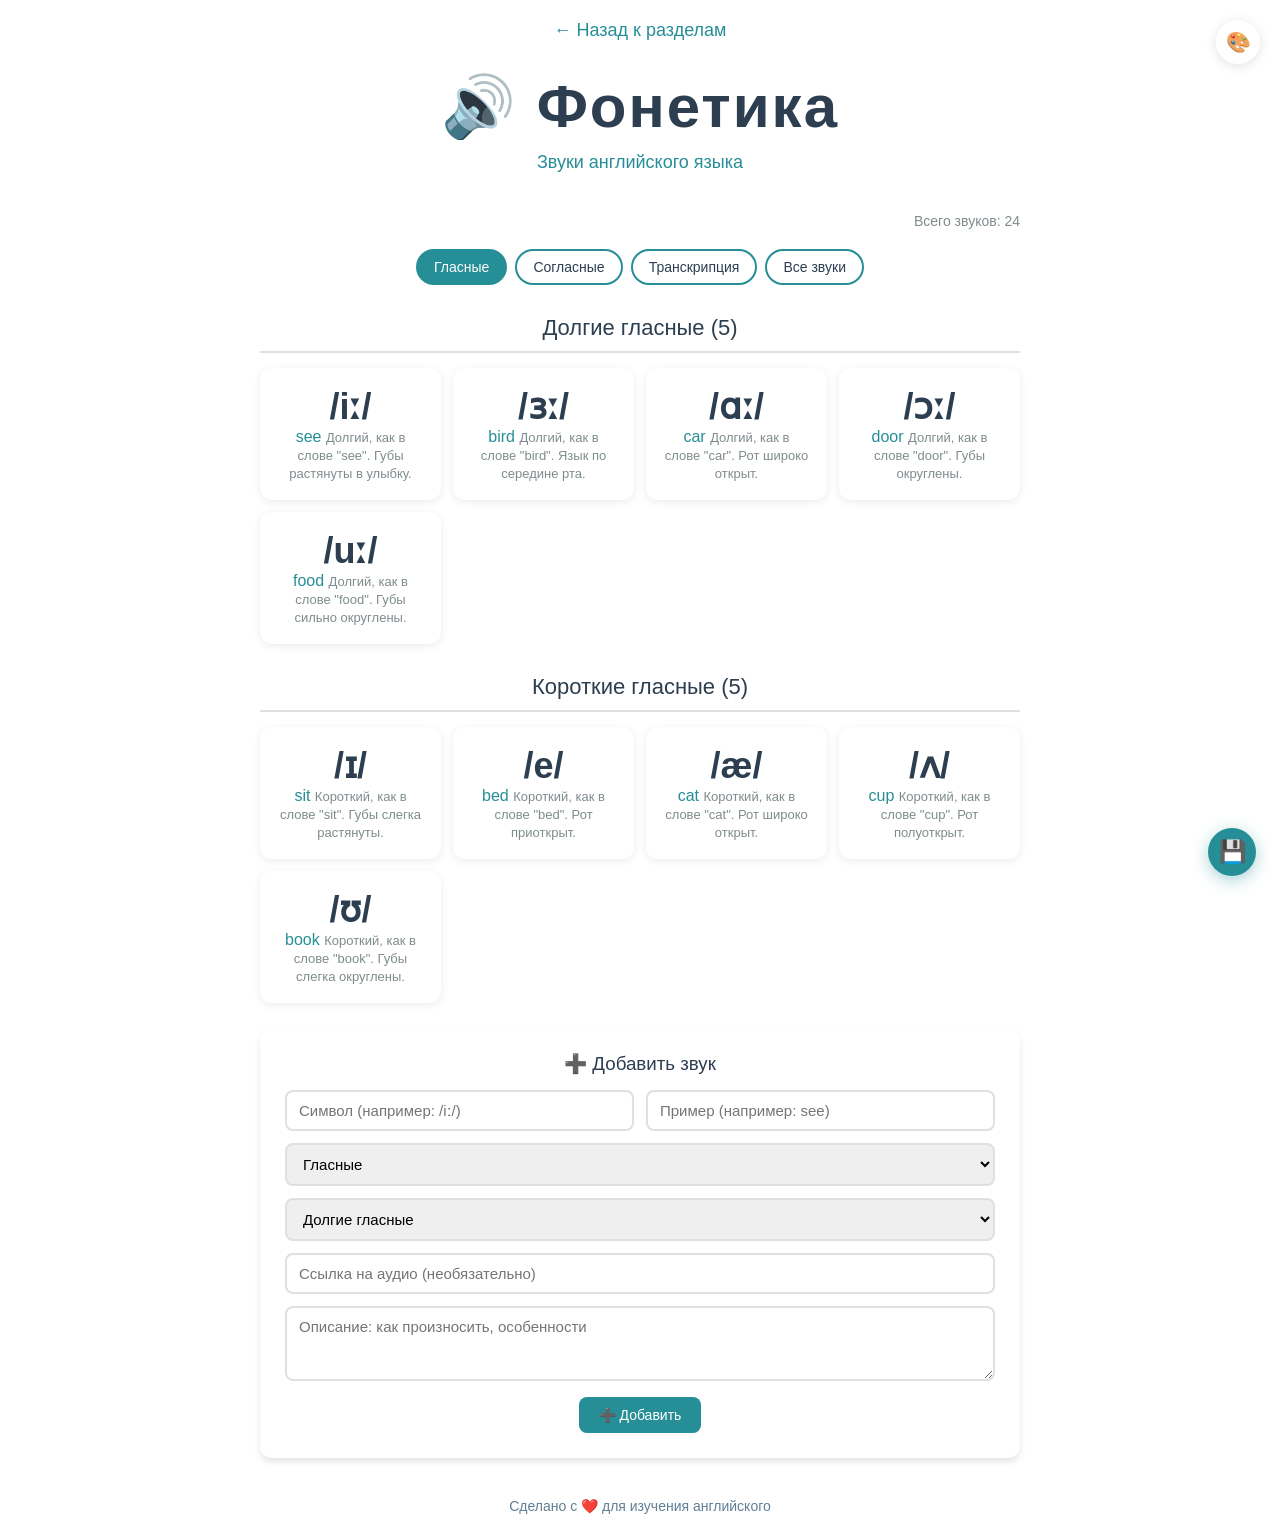
==== commit d64fa31a: "Update fonetika.html" ====
--- a/fonetika.html
+++ b/fonetika.html
@@ -732,5 +732,6 @@
         // ===== ЗАГРУЗКА =====
         renderAll();
     </script>
+    <script src="js/dataManager.js"></script>
 </body>
 </html>
